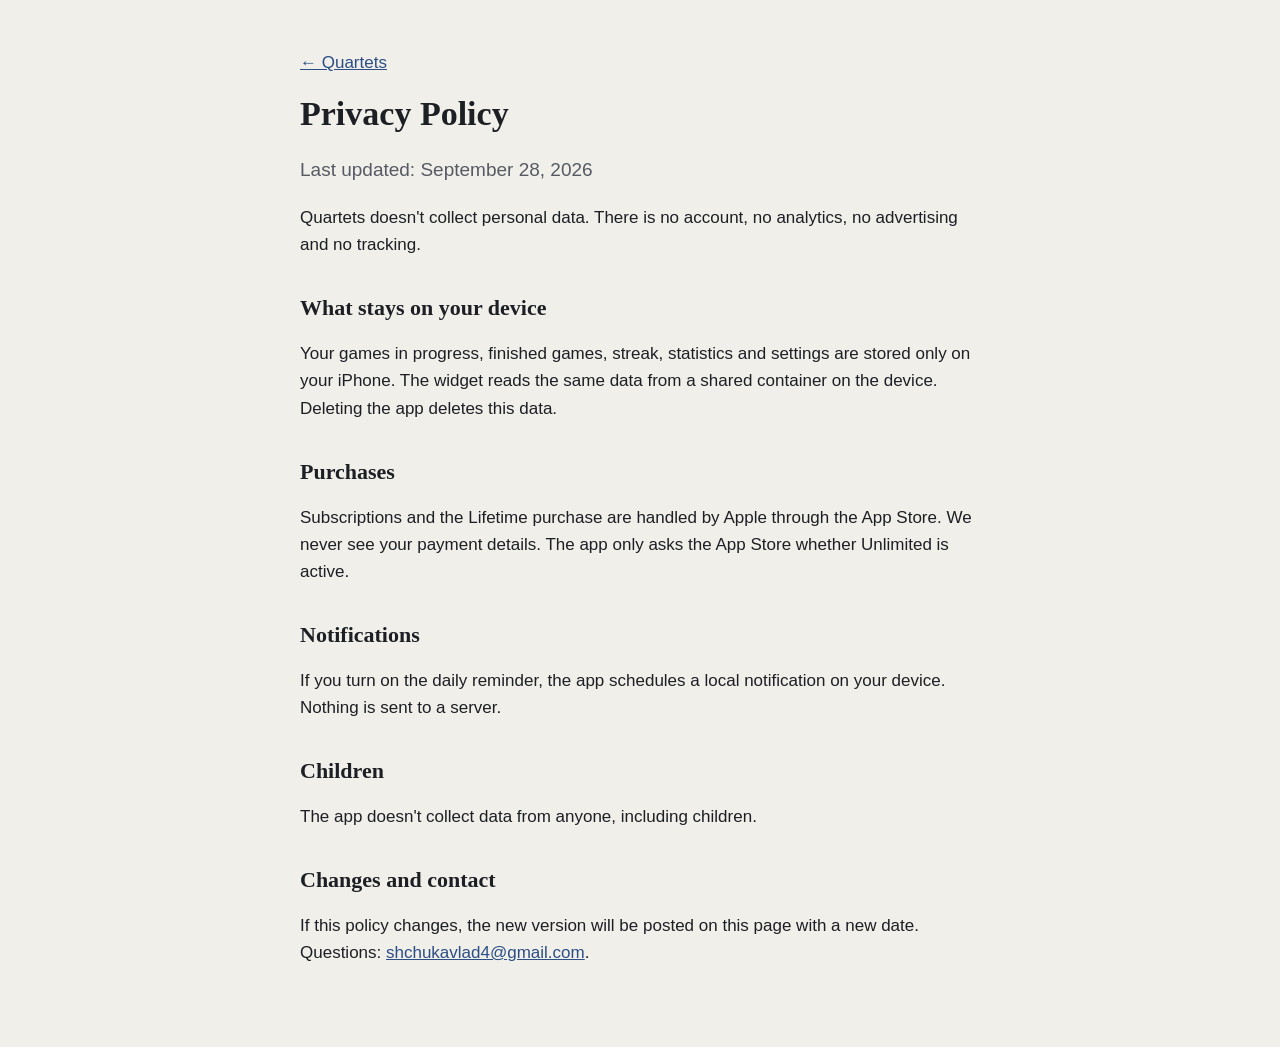
==== privacy.html @ ff7d20dc "Quartets support, privacy and terms pages" ====
<!doctype html>
<html lang="en"><head><meta charset="utf-8"><meta name="viewport" content="width=device-width,initial-scale=1">
<title>Privacy Policy · Quartets</title><link rel="stylesheet" href="style.css"><link rel="icon" href="icon.png"></head>
<body><main>
<p><a href="index.html">← Quartets</a></p>
<h1>Privacy Policy</h1>
<p class="lead">Last updated: September 28, 2026</p>
<p>Quartets doesn't collect personal data. There is no account, no analytics, no advertising and no tracking.</p>
<h2>What stays on your device</h2>
<p>Your games in progress, finished games, streak, statistics and settings are stored only on your iPhone. The widget reads the same data from a shared container on the device. Deleting the app deletes this data.</p>
<h2>Purchases</h2>
<p>Subscriptions and the Lifetime purchase are handled by Apple through the App Store. We never see your payment details. The app only asks the App Store whether Unlimited is active.</p>
<h2>Notifications</h2>
<p>If you turn on the daily reminder, the app schedules a local notification on your device. Nothing is sent to a server.</p>
<h2>Children</h2>
<p>The app doesn't collect data from anyone, including children.</p>
<h2>Changes and contact</h2>
<p>If this policy changes, the new version will be posted on this page with a new date. Questions: <a href="mailto:shchukavlad4@gmail.com">shchukavlad4@gmail.com</a>.</p>
</main></body></html>
---- style.css ----
:root{--paper:#F1EFEA;--card:#FAF9F6;--ink:#1C1F24;--soft:#555A63;--accent:#2B4E85;--rule:#DAD7CF}
@media (prefers-color-scheme:dark){:root{--paper:#141619;--card:#1E2125;--ink:#ECEDEF;--soft:#A9AEB6;--accent:#9DBAEB;--rule:#33373D}}
*{box-sizing:border-box}
body{margin:0;background:var(--paper);color:var(--ink);font:17px/1.6 -apple-system,BlinkMacSystemFont,"Helvetica Neue",sans-serif}
main{max-width:720px;margin:0 auto;padding:32px 20px 64px}
h1,h2{font-family:"New York",ui-serif,Georgia,serif;line-height:1.25}
h1{font-size:34px;margin:12px 0 4px}h2{font-size:22px;margin-top:36px}
a{color:var(--accent)}
.lead{color:var(--soft);font-size:19px}
header{display:flex;align-items:center;gap:14px}
header img{width:64px;height:64px;border-radius:14px}
nav{margin:24px 0;display:flex;gap:18px;flex-wrap:wrap;font-weight:600}
.card{background:var(--card);border:1px solid var(--rule);border-radius:16px;padding:18px 20px;margin:14px 0}
footer{color:var(--soft);font-size:14px;margin-top:48px}
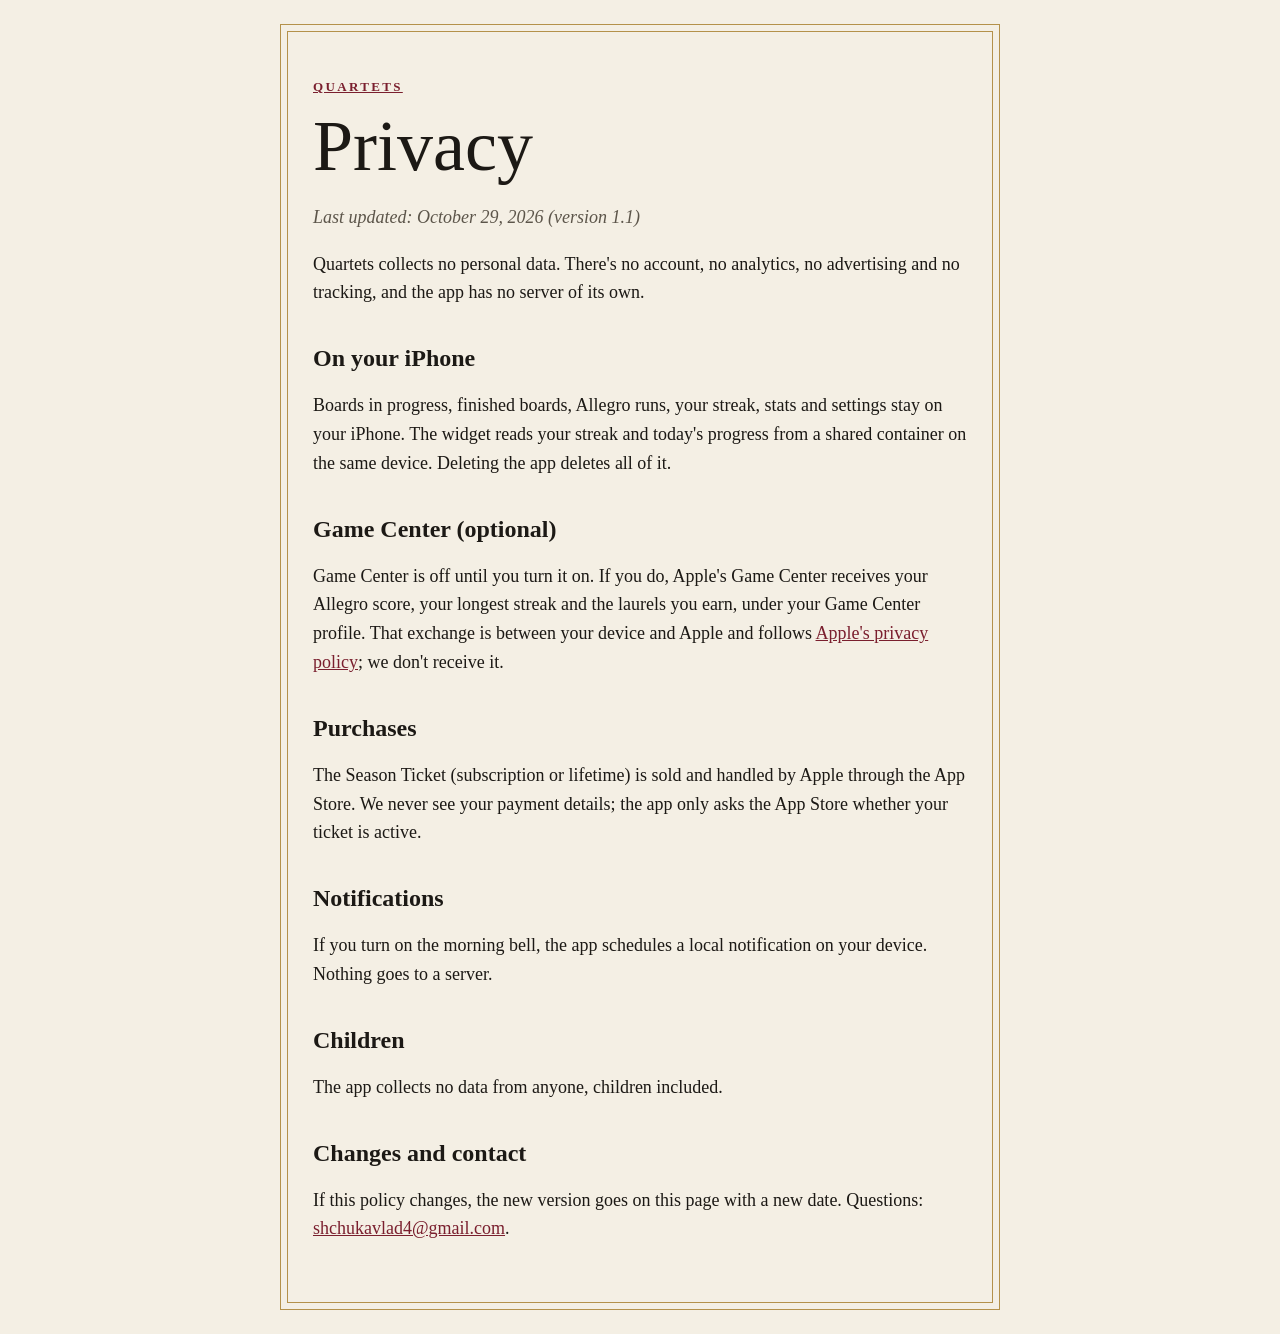
==== commit 7cbe07a0: "Quartets 1.1: program look, Allegro and Quintet, privacy covers Game Center" ====
--- a/privacy.html
+++ b/privacy.html
@@ -1,19 +1,21 @@
 <!doctype html>
 <html lang="en"><head><meta charset="utf-8"><meta name="viewport" content="width=device-width,initial-scale=1">
-<title>Privacy Policy · Quartets</title><link rel="stylesheet" href="style.css"><link rel="icon" href="icon.png"></head>
-<body><main>
-<p><a href="index.html">← Quartets</a></p>
-<h1>Privacy Policy</h1>
-<p class="lead">Last updated: September 28, 2026</p>
-<p>Quartets doesn't collect personal data. There is no account, no analytics, no advertising and no tracking.</p>
-<h2>What stays on your device</h2>
-<p>Your games in progress, finished games, streak, statistics and settings are stored only on your iPhone. The widget reads the same data from a shared container on the device. Deleting the app deletes this data.</p>
+<title>Quartets · Privacy</title><link rel="stylesheet" href="style.css"></head>
+<body><main class="page">
+<p class="label"><a href="index.html">Quartets</a></p>
+<h1 style="text-align:left">Privacy</h1>
+<p class="note">Last updated: October 29, 2026 (version 1.1)</p>
+<p>Quartets collects no personal data. There's no account, no analytics, no advertising and no tracking, and the app has no server of its own.</p>
+<h2>On your iPhone</h2>
+<p>Boards in progress, finished boards, Allegro runs, your streak, stats and settings stay on your iPhone. The widget reads your streak and today's progress from a shared container on the same device. Deleting the app deletes all of it.</p>
+<h2>Game Center (optional)</h2>
+<p>Game Center is off until you turn it on. If you do, Apple's Game Center receives your Allegro score, your longest streak and the laurels you earn, under your Game Center profile. That exchange is between your device and Apple and follows <a href="https://www.apple.com/legal/privacy/">Apple's privacy policy</a>; we don't receive it.</p>
 <h2>Purchases</h2>
-<p>Subscriptions and the Lifetime purchase are handled by Apple through the App Store. We never see your payment details. The app only asks the App Store whether Unlimited is active.</p>
+<p>The Season Ticket (subscription or lifetime) is sold and handled by Apple through the App Store. We never see your payment details; the app only asks the App Store whether your ticket is active.</p>
 <h2>Notifications</h2>
-<p>If you turn on the daily reminder, the app schedules a local notification on your device. Nothing is sent to a server.</p>
+<p>If you turn on the morning bell, the app schedules a local notification on your device. Nothing goes to a server.</p>
 <h2>Children</h2>
-<p>The app doesn't collect data from anyone, including children.</p>
+<p>The app collects no data from anyone, children included.</p>
 <h2>Changes and contact</h2>
-<p>If this policy changes, the new version will be posted on this page with a new date. Questions: <a href="mailto:shchukavlad4@gmail.com">shchukavlad4@gmail.com</a>.</p>
+<p>If this policy changes, the new version goes on this page with a new date. Questions: <a href="mailto:shchukavlad4@gmail.com">shchukavlad4@gmail.com</a>.</p>
 </main></body></html>
--- a/style.css
+++ b/style.css
@@ -1,14 +1,32 @@
-:root{--paper:#F1EFEA;--card:#FAF9F6;--ink:#1C1F24;--soft:#555A63;--accent:#2B4E85;--rule:#DAD7CF}
-@media (prefers-color-scheme:dark){:root{--paper:#141619;--card:#1E2125;--ink:#ECEDEF;--soft:#A9AEB6;--accent:#9DBAEB;--rule:#33373D}}
-*{box-sizing:border-box}
-body{margin:0;background:var(--paper);color:var(--ink);font:17px/1.6 -apple-system,BlinkMacSystemFont,"Helvetica Neue",sans-serif}
-main{max-width:720px;margin:0 auto;padding:32px 20px 64px}
-h1,h2{font-family:"New York",ui-serif,Georgia,serif;line-height:1.25}
-h1{font-size:34px;margin:12px 0 4px}h2{font-size:22px;margin-top:36px}
-a{color:var(--accent)}
-.lead{color:var(--soft);font-size:19px}
-header{display:flex;align-items:center;gap:14px}
-header img{width:64px;height:64px;border-radius:14px}
-nav{margin:24px 0;display:flex;gap:18px;flex-wrap:wrap;font-weight:600}
-.card{background:var(--card);border:1px solid var(--rule);border-radius:16px;padding:18px 20px;margin:14px 0}
-footer{color:var(--soft);font-size:14px;margin-top:48px}
+/* Quartets: the site is printed like the app's concert programme. System fonts only (no web
+   font requests, so a visit sends nothing to a third party). */
+:root {
+  --paper: #f4efe4; --insert: #fbf8f1; --print: #1c1915; --faded: #5c554a;
+  --house: #7a1f2e; --gilt: #b4914a; --hairline: #dcd2c0;
+  --display: Didot, "Bodoni 72", "Bodoni MT", "Libre Bodoni", Georgia, serif;
+  --text: "New York", "Iowan Old Style", Georgia, serif;
+}
+@media (prefers-color-scheme: dark) {
+  :root { --paper: #15120f; --insert: #201c18; --print: #efe8da; --faded: #b0a696; --house: #e79ca7; --gilt: #c9a55e; --hairline: #3a332c; }
+}
+* { box-sizing: border-box; }
+html { background: var(--paper); }
+body { margin: 0; color: var(--print); font: 18px/1.6 var(--text); }
+.page { max-width: 720px; margin: 24px auto; padding: 40px 32px 48px; border: 1.5px solid var(--gilt); outline: 0.5px solid var(--gilt); outline-offset: -8px; }
+@media (max-width: 760px) { .page { margin: 16px; padding: 28px 20px 36px; } }
+.label { font: 600 13px/1.4 var(--display); letter-spacing: .18em; text-transform: uppercase; color: var(--faded); }
+h1 { font: 400 clamp(44px, 9vw, 72px)/1.05 var(--display); margin: 8px 0 0; text-align: center; }
+h2 { font: 700 24px/1.25 var(--display); margin: 36px 0 8px; }
+.rule { width: 160px; margin: 14px auto; border: 0; border-top: 2px solid var(--gilt); border-bottom: 0.5px solid var(--gilt); height: 3px; }
+.center { text-align: center; }
+.note { font-style: italic; color: var(--faded); }
+a { color: var(--house); }
+.programme { list-style: none; padding: 0; margin: 24px 0; }
+.programme li { display: grid; grid-template-columns: 44px 1fr; gap: 0 8px; margin: 14px 0; }
+.programme .num { font: 700 21px/1.4 var(--display); color: var(--house); }
+.programme strong { font: 700 21px/1.4 var(--display); }
+.programme span { display: block; font-style: italic; color: var(--faded); }
+.icon { display: block; width: 112px; height: 112px; margin: 0 auto 12px; border-radius: 24px; }
+.store { display: inline-block; margin-top: 8px; padding: 12px 22px; background: var(--house); color: var(--insert); text-decoration: none; letter-spacing: .12em; text-transform: uppercase; font: 600 14px var(--display); }
+.insert { background: var(--insert); border: 1px solid var(--hairline); padding: 4px 20px 16px; margin: 24px 0; }
+footer { margin-top: 40px; font-size: 15px; color: var(--faded); text-align: center; }
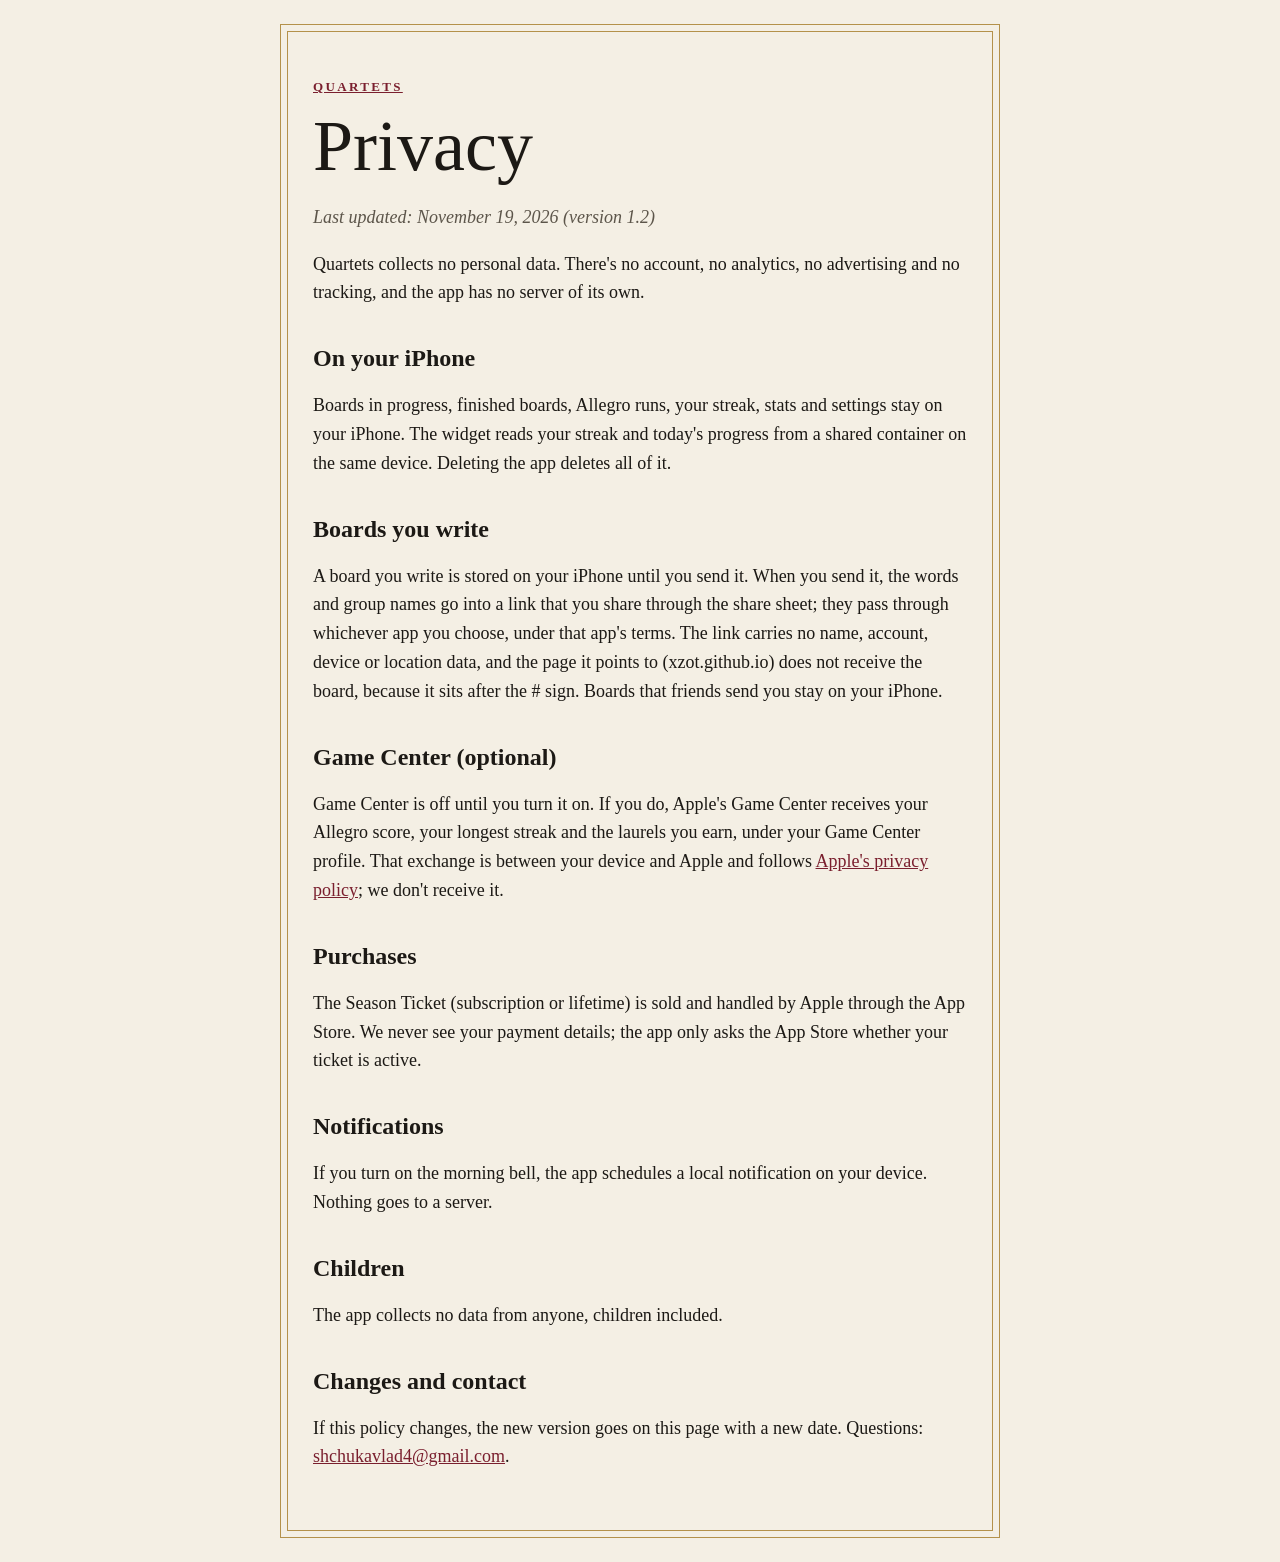
==== commit 479e5c64: "Quartets 1.2: q/ page for friend links, terms and privacy cover boards you write" ====
--- a/privacy.html
+++ b/privacy.html
@@ -4,10 +4,12 @@
 <body><main class="page">
 <p class="label"><a href="index.html">Quartets</a></p>
 <h1 style="text-align:left">Privacy</h1>
-<p class="note">Last updated: October 29, 2026 (version 1.1)</p>
+<p class="note">Last updated: November 19, 2026 (version 1.2)</p>
 <p>Quartets collects no personal data. There's no account, no analytics, no advertising and no tracking, and the app has no server of its own.</p>
 <h2>On your iPhone</h2>
 <p>Boards in progress, finished boards, Allegro runs, your streak, stats and settings stay on your iPhone. The widget reads your streak and today's progress from a shared container on the same device. Deleting the app deletes all of it.</p>
+<h2>Boards you write</h2>
+<p>A board you write is stored on your iPhone until you send it. When you send it, the words and group names go into a link that you share through the share sheet; they pass through whichever app you choose, under that app's terms. The link carries no name, account, device or location data, and the page it points to (xzot.github.io) does not receive the board, because it sits after the # sign. Boards that friends send you stay on your iPhone.</p>
 <h2>Game Center (optional)</h2>
 <p>Game Center is off until you turn it on. If you do, Apple's Game Center receives your Allegro score, your longest streak and the laurels you earn, under your Game Center profile. That exchange is between your device and Apple and follows <a href="https://www.apple.com/legal/privacy/">Apple's privacy policy</a>; we don't receive it.</p>
 <h2>Purchases</h2>
